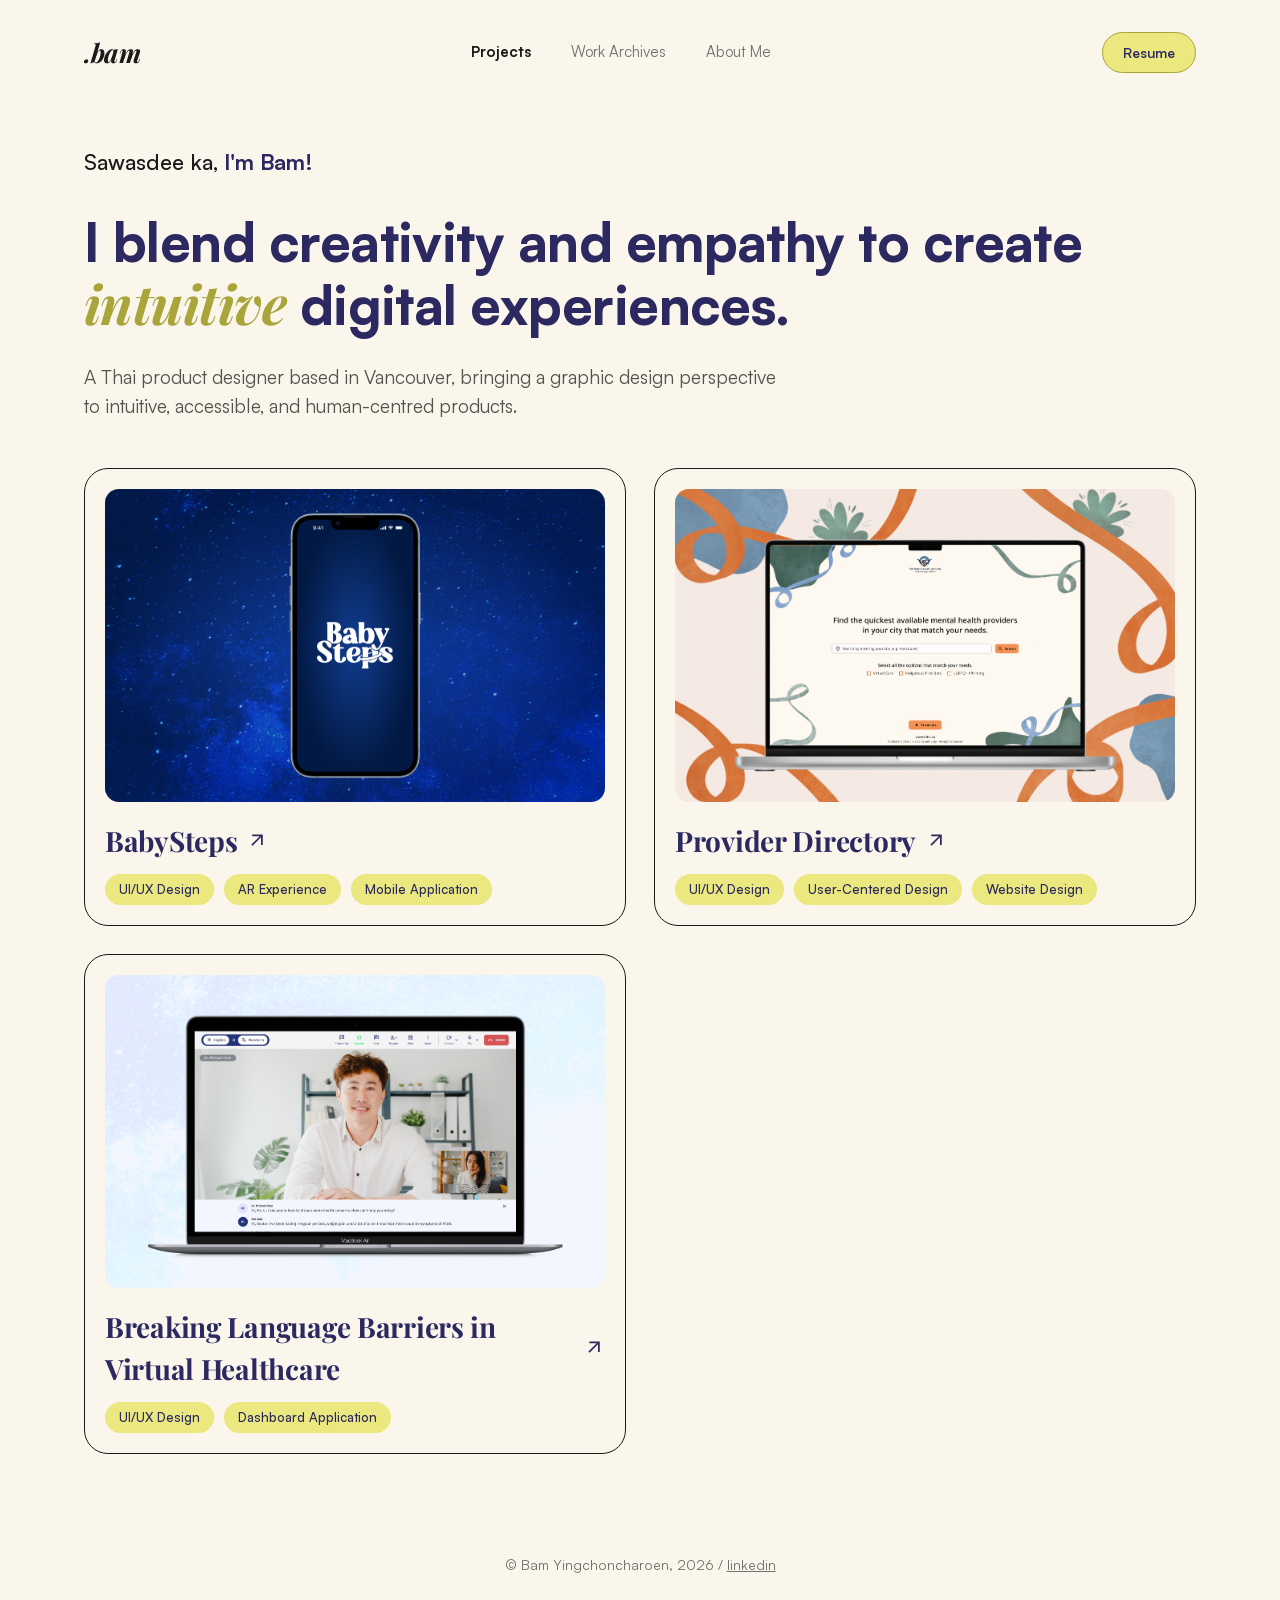
==== index.html @ f400f4c4 "Initial commit: portfolio site Static HTML/CSS/JS portfolio with homepage, three case-study pages (B" ====
<!DOCTYPE html>
<html lang="en">
<head>
<meta charset="UTF-8" />
<meta name="viewport" content="width=device-width, initial-scale=1.0" />
<title>.bam — Product Designer</title>
<meta name="description" content="Bam Yingchoncharoen — Product Designer. Case studies in UI/UX, AR experience, and user-centered design." />
<link rel="stylesheet" href="styles.css" />
</head>
<body>

<nav class="site-nav">
  <a class="logo" href="index.html">.bam</a>
  <ul class="nav-links">
    <li><a href="index.html" class="active">Projects</a></li>
    <li><a href="archives.html">Work Archives</a></li>
    <li><a href="about.html">About Me</a></li>
  </ul>
  <a class="btn-pill btn-pill--accent" href="#" target="_blank" rel="noopener">Resume</a>
</nav>

<header class="hero">
  <p class="hero-greeting">Sawasdee ka, <b>I'm Bam!</b></p>
  <h1 class="hero-headline">I blend creativity and empathy to create <span class="rotator-text" data-words='["intuitive","meaningful","accessible","engaging"]'></span> digital experiences.</h1>
  <p class="hero-sub">A Thai product designer based in Vancouver, bringing a graphic design perspective to intuitive, accessible, and human-centred products.</p>
</header>

<section class="project-grid" aria-label="Projects">
  <a class="project-card" href="babysteps.html">
    <div class="project-visual">
      <img src="assets/babysteps-hero.png" alt="BabySteps app splash screen on a starry night sky background" loading="lazy" />
    </div>
    <div class="project-main">
      <span class="project-title">BabySteps <svg class="arrow" viewBox="0 -960 960 960" fill="currentColor" aria-hidden="true"><path d="m256-240-56-56 384-384H240v-80h480v480h-80v-344L256-240Z"/></svg></span>
      <div class="project-tags">
        <span class="tag">UI/UX Design</span>
        <span class="tag">AR Experience</span>
        <span class="tag">Mobile Application</span>
      </div>
    </div>
  </a>

  <a class="project-card" href="provider-directory.html">
    <div class="project-visual">
      <img src="assets/provider-directory-hero.png" alt="FNHA provider directory landing page on a laptop" loading="lazy" />
    </div>
    <div class="project-main">
      <span class="project-title">Provider Directory <svg class="arrow" viewBox="0 -960 960 960" fill="currentColor" aria-hidden="true"><path d="m256-240-56-56 384-384H240v-80h480v480h-80v-344L256-240Z"/></svg></span>
      <div class="project-tags">
        <span class="tag">UI/UX Design</span>
        <span class="tag">User-Centered Design</span>
        <span class="tag">Website Design</span>
      </div>
    </div>
  </a>

  <a class="project-card" href="virtual-healthcare.html">
    <div class="project-visual">
      <img src="assets/virtual-healthcare-hero.png" alt="Virtual healthcare video consultation with live translation on a laptop" loading="lazy" />
    </div>
    <div class="project-main">
      <span class="project-title">Breaking Language Barriers in Virtual Healthcare <svg class="arrow" viewBox="0 -960 960 960" fill="currentColor" aria-hidden="true"><path d="m256-240-56-56 384-384H240v-80h480v480h-80v-344L256-240Z"/></svg></span>
      <div class="project-tags">
        <span class="tag">UI/UX Design</span>
        <span class="tag">Dashboard Application</span>
      </div>
    </div>
  </a>
</section>

<footer class="site-footer-center">
  © Bam Yingchoncharoen, 2026 / <a href="https://www.linkedin.com/in/bam-yingchoncharoen/" target="_blank" rel="noopener">linkedin</a>
</footer>

<script src="script.js"></script>
</body>
</html>
---- styles.css ----
/* ============================================
   .bam portfolio — shared styles
   Design system matched to Figma (HopVddqF7Ah0hUyoKYXJ9J)
   ============================================ */

@font-face {
  font-family: "Satoshi";
  src: url("assets/fonts/Satoshi-Variable.woff2") format("woff2");
  font-weight: 300 900;
  font-style: normal;
  font-display: swap;
}

@font-face {
  font-family: "Satoshi";
  src: url("assets/fonts/Satoshi-VariableItalic.woff2") format("woff2");
  font-weight: 300 900;
  font-style: italic;
  font-display: swap;
}

@font-face {
  font-family: "Playfair Display";
  src: url("assets/fonts/PlayfairDisplay-Variable.ttf") format("truetype");
  font-weight: 400 900;
  font-style: normal;
  font-display: swap;
}

@font-face {
  font-family: "Playfair Display";
  src: url("assets/fonts/PlayfairDisplay-Italic-Variable.ttf") format("truetype");
  font-weight: 400 900;
  font-style: italic;
  font-display: swap;
}

:root {
  --bg: #faf6ec;
  --ink: #1a1a1a;
  --ink-soft: #55534d;
  --indigo: #2c2860;
  --indigo-soft: #4a4590;
  --olive: #a9a53a;
  --yellow: #eae87f;
  --yellow-soft: #f0efb0;
  --line: #d8d4c4;
  --line-strong: #2c2860;
  --placeholder: #d9d8d3;
  --placeholder-dark: #1c1c1c;
  --radius-lg: 24px;
  --radius-md: 14px;
  --radius-sm: 8px;
  --radius-pill: 999px;
  --maxw: 1240px;
  --gutter: clamp(24px, 5vw, 96px);
  --serif: "Playfair Display", Georgia, serif;
  --sans: "Satoshi", -apple-system, BlinkMacSystemFont, "Segoe UI", sans-serif;
}

* {
  box-sizing: border-box;
}

body {
  margin: 0;
  background: var(--bg);
  color: var(--ink);
  font-family: var(--sans);
  font-size: 16px;
  line-height: 1.5;
  -webkit-font-smoothing: antialiased;
}

a {
  color: inherit;
  text-decoration: none;
}

img {
  max-width: 100%;
  display: block;
}

ul {
  margin: 0;
  padding: 0;
}

.wrap {
  max-width: var(--maxw);
  margin: 0 auto;
  padding: 0 var(--gutter);
}

/* ---------- Nav ---------- */

.site-nav {
  display: flex;
  align-items: center;
  justify-content: space-between;
  padding: 32px var(--gutter) 0;
  max-width: var(--maxw);
  margin: 0 auto;
  gap: 24px;
}

.logo {
  font-family: var(--serif);
  font-style: italic;
  font-weight: 700;
  font-size: 26px;
  color: var(--ink);
  letter-spacing: -0.01em;
  flex-shrink: 0;
}

.nav-links {
  display: flex;
  gap: 40px;
  list-style: none;
  font-size: 15px;
  flex-wrap: wrap;
}

.nav-links a {
  opacity: 0.6;
  transition: opacity 0.15s ease;
}

.nav-links a:hover,
.nav-links a.active {
  opacity: 1;
  font-weight: 700;
}

.btn-pill {
  display: inline-flex;
  align-items: center;
  gap: 8px;
  padding: 9px 20px;
  border: 1.5px solid var(--ink);
  border-radius: var(--radius-pill);
  font-size: 14px;
  font-weight: 500;
  background: transparent;
  color: var(--ink);
  white-space: nowrap;
  transition: background 0.15s ease, color 0.15s ease;
}

.btn-pill:hover {
  background: var(--ink);
  color: var(--bg);
}

.btn-pill.btn-pill--filled {
  background: var(--indigo);
  color: #fff;
  border-color: var(--indigo);
}

.btn-pill.btn-pill--filled:hover {
  opacity: 0.88;
}

.btn-pill.btn-pill--accent {
  background: var(--yellow);
  border-color: var(--olive);
  color: var(--indigo);
  font-weight: 600;
}

.btn-pill.btn-pill--accent:hover {
  background: var(--yellow-soft);
  color: var(--indigo);
}

/* ---------- Tag pills ---------- */

.tag {
  display: inline-flex;
  align-items: center;
  padding: 6px 14px;
  background: var(--yellow);
  border-radius: var(--radius-pill);
  font-size: 13px;
  font-weight: 500;
  color: var(--indigo);
  white-space: nowrap;
}

/* ---------- Homepage hero ---------- */

.hero {
  padding: 72px var(--gutter) 48px;
  max-width: var(--maxw);
  margin: 0 auto;
}

.hero-greeting {
  margin: 0 0 32px;
  font-family: var(--sans);
  font-size: clamp(18px, 2vw, 22px);
  font-weight: 500;
  color: var(--ink);
}

.hero-greeting b {
  font-weight: 700;
  color: var(--indigo);
}

.hero-headline {
  margin: 0;
  font-family: var(--sans);
  font-weight: 800;
  font-size: clamp(32px, 5vw, 54px);
  line-height: 1.15;
  letter-spacing: -0.01em;
  color: var(--indigo);
}

.hero-sub {
  margin: 28px 0 0;
  font-family: var(--sans);
  font-size: clamp(16px, 1.6vw, 19px);
  line-height: 1.5;
  max-width: 54ch;
  color: var(--ink-soft);
}

/* ---------- Project grid (homepage) ---------- */

.project-grid {
  max-width: var(--maxw);
  margin: 0 auto 100px;
  padding: 0 var(--gutter);
  display: grid;
  grid-template-columns: 1fr 1fr;
  gap: 28px;
}

.project-card {
  border: 1.5px solid var(--ink);
  border-radius: var(--radius-lg);
  padding: 20px;
  display: flex;
  flex-direction: column;
  gap: 18px;
  color: var(--ink);
  transition: transform 0.15s ease, box-shadow 0.15s ease;
}

.project-card:hover {
  transform: translateY(-2px);
  box-shadow: 0 10px 28px rgba(44, 40, 96, 0.14);
}

.project-visual {
  border-radius: var(--radius-md);
  aspect-ratio: 16 / 10;
  position: relative;
  overflow: hidden;
  display: flex;
  align-items: center;
  justify-content: center;
}

.project-main {
  display: flex;
  flex-direction: column;
  gap: 12px;
}

.project-title {
  display: inline-flex;
  align-items: center;
  gap: 10px;
  font-family: var(--serif);
  font-size: clamp(22px, 2.6vw, 28px);
  font-weight: 700;
  letter-spacing: -0.01em;
  color: var(--indigo);
}

.project-title .arrow {
  width: 0.75em;
  height: 0.75em;
  flex-shrink: 0;
  transition: transform 0.18s ease;
}

.project-card:hover .project-title .arrow {
  transform: translate(3px, -3px);
}

.project-tags {
  display: flex;
  gap: 10px;
  flex-wrap: wrap;
}

/* --- homepage hero visuals (real project imagery) --- */

.project-visual {
  background: var(--placeholder);
}

.project-visual img {
  width: 100%;
  height: 100%;
  object-fit: cover;
  object-position: center;
}

/* ---------- Footer (homepage) ---------- */

.site-footer-center {
  text-align: center;
  padding: 0 var(--gutter) 64px;
  font-size: 14px;
  opacity: 0.6;
}

.site-footer-center a {
  text-decoration: underline;
}

/* ============================================
   Case study pages
   ============================================ */

.case-hero {
  max-width: var(--maxw);
  margin: 48px auto 0;
  padding: 0 var(--gutter);
  display: grid;
  grid-template-columns: 1fr 1fr;
  align-items: start;
  gap: 24px 48px;
}

.case-hero h1 {
  margin: 0;
  font-family: var(--serif);
  font-size: clamp(32px, 4.2vw, 54px);
  font-weight: 700;
  letter-spacing: -0.01em;
  line-height: 1.1;
  color: var(--indigo);
}

.case-hero .case-subtitle {
  font-family: var(--serif);
  font-size: clamp(18px, 2.2vw, 24px);
  font-weight: 400;
  line-height: 1.3;
  color: var(--ink);
  justify-self: end;
  text-align: left;
}

.rule {
  max-width: var(--maxw);
  margin: 36px auto;
  padding: 0 var(--gutter);
}

.rule::after {
  content: "";
  display: block;
  border-top: 1px solid var(--line);
}

.meta-grid {
  max-width: var(--maxw);
  margin: 0 auto;
  padding: 0 var(--gutter);
  display: grid;
  grid-template-columns: repeat(4, 1fr);
  gap: 24px;
}

.meta-item .meta-label {
  font-size: 13px;
  opacity: 0.55;
  margin-bottom: 8px;
}

.meta-item .meta-value {
  font-size: 15px;
  font-weight: 700;
  line-height: 1.4;
  color: var(--indigo);
}

.case-intro {
  max-width: var(--maxw);
  margin: 0 auto;
  padding: 0 var(--gutter);
  display: flex;
  flex-direction: column;
  gap: 20px;
  font-size: 17px;
  line-height: 1.65;
  max-width: 980px;
}

.case-intro p {
  margin: 0;
  max-width: 76ch;
}

.media-block {
  max-width: var(--maxw);
  margin: 44px auto;
  padding: 0 var(--gutter);
}

.placeholder-img {
  width: 100%;
  aspect-ratio: 16 / 9;
  background: var(--placeholder);
  border-radius: var(--radius-md);
}

.placeholder-img.short {
  aspect-ratio: 21 / 9;
}

.placeholder-img.dark {
  background: var(--placeholder-dark);
}

.media-photo {
  width: 100%;
  aspect-ratio: 2 / 1;
  border-radius: var(--radius-md);
  overflow: hidden;
}

.media-photo img {
  width: 100%;
  height: 100%;
  object-fit: cover;
  object-position: center;
}

.photo-row {
  display: grid;
  grid-template-columns: 1fr 1fr;
  gap: 16px;
}

.photo-row .media-photo {
  aspect-ratio: 4 / 3;
}

/* ---------- Body: sidebar + content ---------- */

.case-body {
  max-width: var(--maxw);
  margin: 0 auto;
  padding: 0 var(--gutter);
  display: grid;
  grid-template-columns: 170px 1fr;
  gap: 64px;
  align-items: start;
}

.case-sidebar {
  position: sticky;
  top: 40px;
}

.case-sidebar ul {
  list-style: none;
  display: flex;
  flex-direction: column;
  gap: 16px;
  font-size: 14px;
}

.case-sidebar a {
  display: inline-flex;
  align-items: center;
  gap: 8px;
  opacity: 0.5;
  transition: opacity 0.15s ease;
}

.case-sidebar a:hover {
  opacity: 0.85;
}

.case-sidebar a.active {
  opacity: 1;
  font-weight: 700;
  color: var(--indigo);
}

.case-sidebar a.active::after {
  content: "";
  width: 5px;
  height: 5px;
  border-radius: 50%;
  background: var(--olive);
  flex-shrink: 0;
}

.case-sections {
  display: flex;
  flex-direction: column;
  gap: 56px;
  min-width: 0;
  padding-bottom: 32px;
}

.case-section {
  scroll-margin-top: 40px;
  display: flex;
  flex-direction: column;
  gap: 24px;
}

.content-rule {
  border: none;
  border-top: 1px solid var(--line);
  width: 100%;
  margin: 0;
}

.section-label {
  font-size: 13px;
  font-weight: 700;
  text-transform: uppercase;
  letter-spacing: 0.07em;
  color: var(--olive);
}

.case-section h2 {
  margin: 0;
  font-family: var(--serif);
  font-size: clamp(24px, 3vw, 32px);
  font-weight: 700;
  letter-spacing: -0.01em;
  color: var(--indigo);
}

.case-section p {
  margin: 0;
  font-size: 16px;
  line-height: 1.7;
  max-width: 72ch;
}

.pull-quote {
  margin: 4px 0;
  font-family: var(--serif);
  font-style: italic;
  font-size: clamp(18px, 2.2vw, 22px);
  font-weight: 700;
  line-height: 1.45;
  max-width: 50ch;
  color: var(--indigo);
}

/* Approach grid */

.approach-grid {
  display: grid;
  grid-template-columns: 1fr 1fr;
  gap: 20px;
}

.approach-grid--thirds {
  grid-template-columns: repeat(3, 1fr);
}

.approach-card {
  border: 1.5px solid var(--line);
  border-radius: var(--radius-md);
  padding: 26px;
  display: flex;
  flex-direction: column;
  gap: 12px;
}

.approach-card .approach-num {
  font-size: 13px;
  font-weight: 700;
  color: var(--olive);
}

.approach-card h3 {
  margin: 0;
  font-family: var(--serif);
  font-size: 18px;
  font-weight: 700;
  color: var(--indigo);
}

.approach-card p {
  margin: 0;
  font-size: 14.5px;
  line-height: 1.65;
  opacity: 0.85;
}

.approach-card h4 {
  margin: 0 0 4px;
  font-size: 12.5px;
  font-weight: 700;
  text-transform: uppercase;
  letter-spacing: 0.04em;
  opacity: 0.5;
}

/* Callout box (research insights / stats) */

.callout-box {
  border: 1.5px solid var(--line);
  border-radius: var(--radius-md);
  padding: 28px;
  display: flex;
  flex-direction: column;
  gap: 14px;
}

.callout-box .callout-label {
  font-weight: 700;
  color: var(--olive);
  font-size: 16px;
}

.callout-box ul {
  display: flex;
  flex-direction: column;
  gap: 10px;
  padding-left: 20px;
}

.callout-box li {
  list-style: decimal;
  font-size: 15px;
  line-height: 1.6;
}

/* Decision intro */

.decision-intro {
  display: flex;
  flex-direction: column;
  gap: 20px;
}

/* Feature blocks — two columns, text left / media right */

.feature-block {
  border: 1.5px solid var(--line);
  border-radius: var(--radius-md);
  overflow: hidden;
  display: grid;
  grid-template-columns: 1fr 1fr;
  align-items: stretch;
}

.feature-block--stacked {
  grid-template-columns: 1fr;
  padding: 28px;
  gap: 20px;
}

.feature-block--stacked .feature-eyebrow {
  font-size: 13px;
  font-weight: 700;
  color: var(--olive);
  text-transform: uppercase;
  letter-spacing: 0.04em;
}

.feature-block--stacked .feature-visual {
  border-radius: var(--radius-sm);
  min-height: 280px;
}

.feature-block--stacked .feature-copy {
  padding: 0;
}

.feature-copy {
  padding: 32px;
  display: flex;
  flex-direction: column;
  gap: 18px;
}

.feature-copy .approach-num {
  font-size: 13px;
  font-weight: 700;
  color: var(--olive);
}

.feature-copy h3 {
  margin: 0;
  font-family: var(--serif);
  font-size: 22px;
  font-weight: 700;
  color: var(--indigo);
}

.feature-copy h4 {
  margin: 0 0 6px;
  font-size: 13px;
  font-weight: 700;
  text-transform: uppercase;
  letter-spacing: 0.04em;
  opacity: 0.5;
}

.feature-copy p {
  margin: 0;
  font-size: 14.5px;
  line-height: 1.65;
}

.feature-copy ul {
  display: flex;
  flex-direction: column;
  gap: 8px;
  padding-left: 18px;
  font-size: 14.5px;
  line-height: 1.6;
}

.feature-copy li {
  list-style: disc;
}

.feature-visual {
  background: var(--placeholder-dark);
  min-height: 320px;
}

/* Testimonial */

.testimonial-block {
  border-left: 3px solid var(--indigo);
  padding-left: 28px;
  display: flex;
  flex-direction: column;
  gap: 16px;
}

.testimonial-block blockquote {
  margin: 0;
  font-family: var(--serif);
  font-size: clamp(19px, 2.4vw, 24px);
  font-weight: 600;
  line-height: 1.5;
  font-style: italic;
  color: var(--indigo);
}

.testimonial-block cite {
  font-style: normal;
  font-size: 14px;
  opacity: 0.6;
}

/* Reflection */

.reflection-list {
  display: flex;
  flex-direction: column;
  gap: 16px;
}

.reflection-list li {
  list-style: none;
  padding-left: 28px;
  position: relative;
  font-size: 16px;
  line-height: 1.7;
  max-width: 72ch;
}

.reflection-list li::before {
  content: "—";
  position: absolute;
  left: 0;
  color: var(--olive);
}

/* ---------- More case studies ---------- */

.more-heading {
  text-align: center;
  font-family: var(--serif);
  font-size: 22px;
  font-weight: 700;
  color: var(--indigo);
}

.more-grid {
  display: grid;
  grid-template-columns: 1fr 1fr;
  gap: 24px;
  margin-top: 28px;
}

.more-grid--single {
  grid-template-columns: 1fr;
  max-width: 420px;
  margin-left: auto;
  margin-right: auto;
}

.more-card-num {
  font-size: 13px;
  font-weight: 700;
  text-transform: uppercase;
  letter-spacing: 0.05em;
  color: var(--olive);
}

.more-card {
  border: 1.5px solid var(--line);
  border-radius: var(--radius-md);
  padding: 28px;
  display: flex;
  flex-direction: column;
  gap: 8px;
  min-height: 140px;
  justify-content: space-between;
  transition: border-color 0.18s ease, transform 0.15s ease;
}

.more-card:hover {
  border-color: var(--indigo);
  transform: translateY(-2px);
}

.more-card .more-title {
  font-family: var(--serif);
  font-size: 19px;
  font-weight: 700;
  color: var(--indigo);
  display: inline-flex;
  align-items: center;
  gap: 8px;
}

.more-card .more-title .arrow {
  width: 16px;
  height: 16px;
  flex-shrink: 0;
}

.more-card .more-desc {
  font-size: 14px;
  opacity: 0.7;
}

/* ---------- Contact footer ---------- */

.contact-footer {
  max-width: var(--maxw);
  margin: 0 auto;
  padding: 56px var(--gutter) 80px;
  display: flex;
  flex-direction: column;
  gap: 6px;
}

.contact-footer .contact-label {
  font-family: var(--serif);
  font-size: 18px;
  font-weight: 700;
  color: var(--indigo);
}

.contact-footer a {
  font-size: 16px;
  text-decoration: underline;
  width: fit-content;
}

/* ---------- About page ---------- */

.about-hero {
  max-width: var(--maxw);
  margin: 0 auto;
  padding: 56px var(--gutter) 0;
  display: grid;
  grid-template-columns: 1.1fr 0.9fr;
  gap: 64px;
  align-items: start;
}

.about-intro h1 {
  margin: 0 0 24px;
  font-family: var(--sans);
  font-weight: 800;
  font-size: clamp(36px, 5.5vw, 54px);
  line-height: 1.1;
  letter-spacing: -0.01em;
  color: var(--indigo);
}

.about-intro p {
  font-size: 16px;
  line-height: 1.7;
  max-width: 56ch;
  margin: 0 0 20px;
}

.about-buttons {
  display: flex;
  gap: 12px;
  margin-top: 8px;
}

.competencies {
  margin-top: 83px;
}

.competencies h2 {
  margin: 0 0 20px;
  font-family: var(--serif);
  font-size: 24px;
  font-weight: 700;
  color: var(--indigo);
}

.competency-card {
  border: 1.5px solid var(--line);
  border-radius: var(--radius-md);
  padding: 20px 22px;
  margin-bottom: 16px;
}

.competency-card h3 {
  margin: 0 0 8px;
  font-family: var(--sans);
  font-size: 17px;
  font-weight: 700;
  color: var(--olive);
}

.competency-card p {
  margin: 0;
  font-size: 14.5px;
  line-height: 1.6;
  color: var(--ink-soft);
}

.life-section {
  max-width: var(--maxw);
  margin: 72px auto 100px;
  padding: 0 var(--gutter);
}

.life-section h2 {
  font-family: var(--serif);
  font-size: 26px;
  font-weight: 700;
  margin: 0 0 24px;
  color: var(--ink);
}

.life-photo {
  aspect-ratio: 16 / 9;
  background: var(--placeholder);
  border-radius: var(--radius-md);
  display: flex;
  align-items: center;
  justify-content: center;
}

.life-photo-label {
  font-family: var(--sans);
  font-size: 15px;
  font-weight: 700;
  text-transform: uppercase;
  letter-spacing: 0.08em;
  color: var(--ink-soft);
}

/* ---------- Archives page ---------- */

.archives-hero {
  max-width: var(--maxw);
  margin: 0 auto;
  padding: 56px var(--gutter) 40px;
}

.archives-hero h1 {
  margin: 0;
  font-family: var(--serif);
  font-size: clamp(36px, 6vw, 56px);
  font-weight: 400;
  color: var(--ink);
}

.archives-hero h1 b {
  font-weight: 800;
  font-style: italic;
}

.archives-grid {
  max-width: var(--maxw);
  margin: 0 auto 100px;
  padding: 0 var(--gutter);
  display: grid;
  grid-template-columns: repeat(4, 1fr);
  gap: 20px;
}

.archive-card {
  clip-path: polygon(0% 11%, 34% 11%, 42% 0%, 100% 0%, 100% 100%, 0% 100%);
  padding: 28px 20px 20px;
  min-height: 210px;
  display: flex;
  flex-direction: column;
  justify-content: space-between;
  transition: transform 0.18s ease;
}

.archive-card:hover {
  transform: translateY(-3px);
}

.archive-card.navy {
  background: var(--indigo);
  color: var(--yellow);
}

.archive-card.cream {
  background: var(--yellow-soft);
  color: var(--indigo);
}

.archive-card .archive-num {
  align-self: flex-end;
  font-family: var(--serif);
  font-weight: 700;
  font-size: 18px;
}

.archive-card .archive-title {
  font-weight: 700;
  font-size: 16px;
  margin-bottom: 4px;
}

.archive-card .archive-desc {
  font-size: 12.5px;
  opacity: 0.85;
}

/* ---------- Rotating headline word (homepage) ---------- */

.rotator-text {
  display: inline-block;
  font-family: var(--serif);
  font-style: italic;
  font-weight: 700;
  letter-spacing: -0.01em;
  color: var(--olive);
}

.rotator-word {
  display: inline-block;
  opacity: 0;
  transform: translateY(10px);
  transition: opacity 0.4s ease, transform 0.4s ease;
}

.rotator-word.is-visible {
  opacity: 1;
  transform: translateY(0);
}

/* ---------- Lightbox (images & videos) ---------- */

.lightbox-trigger {
  cursor: zoom-in;
}

.lightbox-overlay {
  position: fixed;
  inset: 0;
  background: rgba(10, 9, 20, 0.88);
  display: none;
  align-items: center;
  justify-content: center;
  padding: 40px;
  z-index: 1000;
}

.lightbox-overlay.is-open {
  display: flex;
}

.lightbox-overlay .lightbox-content {
  max-width: min(92vw, 1100px);
  max-height: 88vh;
  display: flex;
}

.lightbox-overlay img,
.lightbox-overlay video {
  max-width: 100%;
  max-height: 88vh;
  border-radius: var(--radius-sm);
  display: block;
  object-fit: contain;
}

.lightbox-close {
  display: none;
  position: fixed;
  top: 24px;
  right: 32px;
  width: 44px;
  height: 44px;
  border-radius: 50%;
  border: 1.5px solid rgba(255, 255, 255, 0.4);
  background: rgba(255, 255, 255, 0.08);
  color: #fff;
  font-size: 20px;
  line-height: 1;
  cursor: pointer;
}

.lightbox-close:hover {
  background: rgba(255, 255, 255, 0.18);
}

/* ---------- Video blocks ---------- */

.media-video {
  width: 100%;
  border-radius: var(--radius-md);
  overflow: hidden;
  background: var(--placeholder-dark);
}

.media-video video {
  width: 100%;
  height: 100%;
  display: block;
  object-fit: cover;
  cursor: zoom-in;
}

.feature-visual.has-video {
  position: relative;
  padding: 0;
}

.feature-visual video {
  width: 100%;
  height: 100%;
  min-height: 320px;
  object-fit: cover;
  display: block;
  cursor: zoom-in;
}

.video-row {
  display: grid;
  grid-template-columns: 1fr 1fr;
  gap: 16px;
}

.video-row .media-video {
  aspect-ratio: 9 / 16;
}

.video-row .media-video video {
  object-fit: cover;
}

/* ---------- Phone mockup (device frame around a video) ---------- */

.phone-mockup-row {
  display: flex;
  gap: 28px;
  justify-content: center;
  flex-wrap: wrap;
  padding-top: 8px;
}

.phone-mockup {
  position: relative;
  width: 240px;
  aspect-ratio: 9 / 19.5;
  background: #0a0a0a;
  border: 10px solid #0a0a0a;
  border-radius: 40px;
  overflow: hidden;
  box-shadow: 0 16px 36px rgba(20, 18, 50, 0.18);
  flex-shrink: 0;
}

.phone-mockup::before {
  content: "";
  position: absolute;
  top: 0;
  left: 50%;
  transform: translateX(-50%);
  width: 46%;
  height: 22px;
  background: #0a0a0a;
  border-radius: 0 0 14px 14px;
  z-index: 2;
}

.phone-mockup video {
  width: 100%;
  height: 100%;
  object-fit: cover;
  display: block;
  cursor: zoom-in;
  border-radius: 30px;
}

/* ---------- Flow toggle (tabs that swap an image/video) ---------- */

.flow-toggle {
  display: flex;
  flex-direction: column;
  gap: 18px;
}

.flow-toggle-buttons {
  display: flex;
  gap: 10px;
  flex-wrap: wrap;
}

.flow-toggle-buttons button {
  font-family: var(--sans);
  font-size: 14px;
  font-weight: 600;
  padding: 10px 18px;
  border-radius: var(--radius-pill);
  border: 1.5px solid var(--indigo);
  background: transparent;
  color: var(--indigo);
  cursor: pointer;
  transition: background 0.15s ease, color 0.15s ease;
}

.flow-toggle-buttons button.is-active {
  background: var(--indigo);
  color: #fff;
}

.flow-toggle-panel {
  display: none;
}

.flow-toggle-panel.is-active {
  display: block;
}

/* ---------- Carousel ---------- */

.carousel {
  display: flex;
  flex-direction: column;
  gap: 16px;
}

.carousel-viewport {
  position: relative;
  width: 100%;
  aspect-ratio: 16 / 10;
  border-radius: var(--radius-md);
  overflow: hidden;
  background: var(--placeholder);
}

.carousel-track {
  display: flex;
  width: 100%;
  height: 100%;
  transition: transform 0.35s ease;
}

.carousel-track img {
  width: 100%;
  height: 100%;
  object-fit: contain;
  background: #fff;
  flex-shrink: 0;
  cursor: zoom-in;
}

.carousel-controls {
  display: flex;
  align-items: center;
  justify-content: center;
  gap: 16px;
}

.carousel-controls button {
  width: 36px;
  height: 36px;
  border-radius: 50%;
  border: 1.5px solid var(--indigo);
  background: transparent;
  color: var(--indigo);
  font-size: 16px;
  cursor: pointer;
}

.carousel-controls button:hover {
  background: var(--indigo);
  color: #fff;
}

.carousel-dots {
  display: flex;
  gap: 7px;
}

.carousel-dots span {
  width: 7px;
  height: 7px;
  border-radius: 50%;
  background: var(--line);
}

.carousel-dots span.is-active {
  background: var(--indigo);
}

/* ---------- Responsive ---------- */

@media (max-width: 900px) {
  .project-grid {
    grid-template-columns: 1fr;
  }

  .feature-block {
    grid-template-columns: 1fr;
  }

  .feature-visual {
    min-height: 240px;
  }

  .case-body {
    grid-template-columns: 1fr;
  }

  .case-sidebar {
    position: static;
  }

  .case-sidebar ul {
    flex-direction: row;
    flex-wrap: wrap;
    gap: 20px;
  }

  .meta-grid {
    grid-template-columns: 1fr 1fr;
    row-gap: 28px;
  }

  .approach-grid {
    grid-template-columns: 1fr;
  }

  .more-grid {
    grid-template-columns: 1fr;
  }

  .about-hero {
    grid-template-columns: 1fr;
  }

  .archives-grid {
    grid-template-columns: 1fr 1fr;
  }
}

@media (max-width: 640px) {
  .site-nav {
    flex-wrap: wrap;
  }

  .nav-links {
    order: 3;
    width: 100%;
    gap: 24px;
  }

  .case-hero {
    grid-template-columns: 1fr;
  }

  .case-hero .case-subtitle {
    justify-self: start;
  }

  .meta-grid {
    grid-template-columns: 1fr;
  }

  .archives-grid {
    grid-template-columns: 1fr;
  }

  .photo-row {
    grid-template-columns: 1fr;
  }

  .video-row {
    grid-template-columns: 1fr;
  }

  .about-buttons {
    flex-wrap: wrap;
  }
}
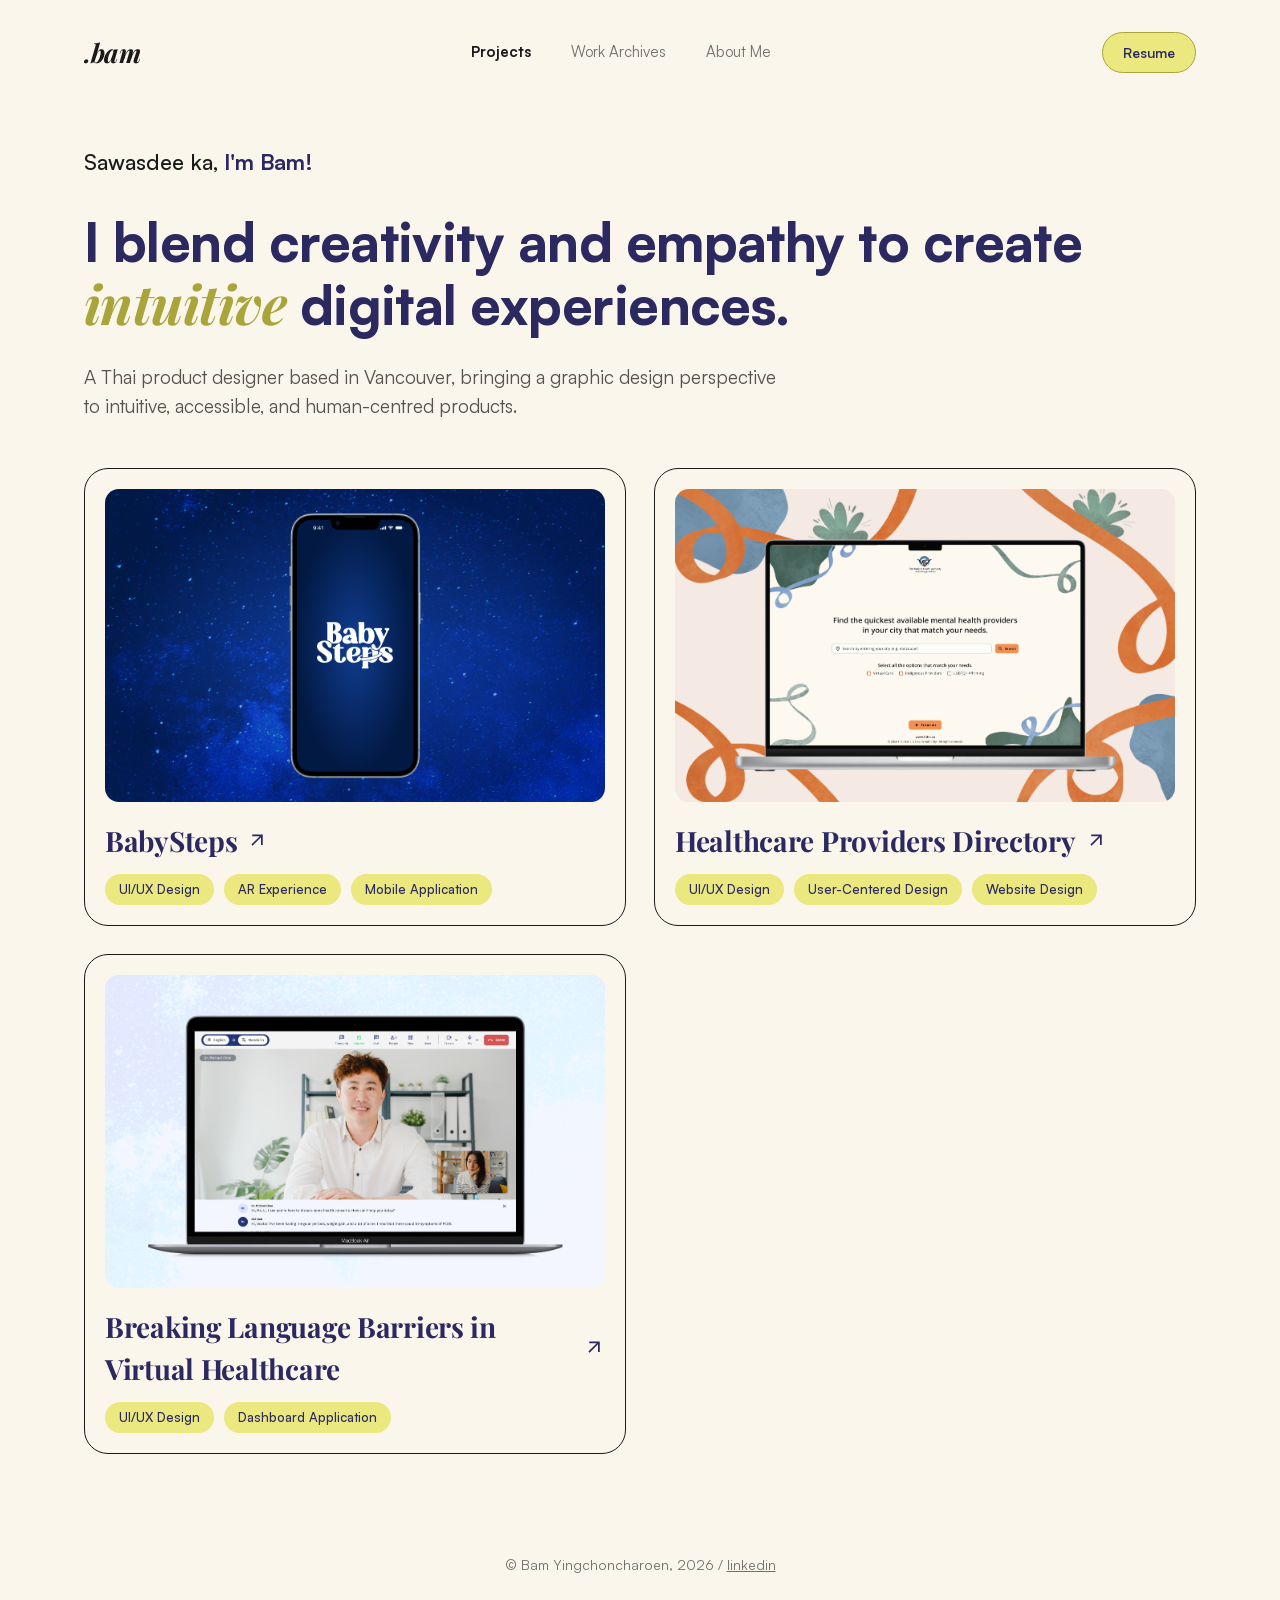
==== commit 56b88069: "Rename Provider Directory to Healthcare Providers Directory Co-Authored-By: Claude Sonnet 5 <noreply" ====
--- a/index.html
+++ b/index.html
@@ -16,7 +16,12 @@
     <li><a href="archives.html">Work Archives</a></li>
     <li><a href="about.html">About Me</a></li>
   </ul>
-  <a class="btn-pill btn-pill--accent" href="#" target="_blank" rel="noopener">Resume</a>
+  <div class="nav-right">
+    <a class="btn-pill btn-pill--accent" href="assets/resume.pdf" target="_blank" rel="noopener">Resume</a>
+    <button class="nav-toggle" type="button" aria-label="Toggle menu" aria-expanded="false">
+      <span></span><span></span><span></span>
+    </button>
+  </div>
 </nav>
 
 <header class="hero">
@@ -45,7 +50,7 @@
       <img src="assets/provider-directory-hero.png" alt="FNHA provider directory landing page on a laptop" loading="lazy" />
     </div>
     <div class="project-main">
-      <span class="project-title">Provider Directory <svg class="arrow" viewBox="0 -960 960 960" fill="currentColor" aria-hidden="true"><path d="m256-240-56-56 384-384H240v-80h480v480h-80v-344L256-240Z"/></svg></span>
+      <span class="project-title">Healthcare Providers Directory <svg class="arrow" viewBox="0 -960 960 960" fill="currentColor" aria-hidden="true"><path d="m256-240-56-56 384-384H240v-80h480v480h-80v-344L256-240Z"/></svg></span>
       <div class="project-tags">
         <span class="tag">UI/UX Design</span>
         <span class="tag">User-Centered Design</span>
--- a/styles.css
+++ b/styles.css
@@ -134,6 +134,47 @@
   font-weight: 700;
 }
 
+.nav-right {
+  display: flex;
+  align-items: center;
+  gap: 16px;
+}
+
+.nav-toggle {
+  display: none;
+  flex-direction: column;
+  justify-content: center;
+  gap: 5px;
+  width: 36px;
+  height: 36px;
+  padding: 0;
+  border: none;
+  background: transparent;
+  cursor: pointer;
+  flex-shrink: 0;
+}
+
+.nav-toggle span {
+  display: block;
+  width: 100%;
+  height: 2px;
+  background: var(--ink);
+  border-radius: 2px;
+  transition: transform 0.25s ease, opacity 0.25s ease;
+}
+
+.nav-toggle[aria-expanded="true"] span:nth-child(1) {
+  transform: translateY(7px) rotate(45deg);
+}
+
+.nav-toggle[aria-expanded="true"] span:nth-child(2) {
+  opacity: 0;
+}
+
+.nav-toggle[aria-expanded="true"] span:nth-child(3) {
+  transform: translateY(-7px) rotate(-45deg);
+}
+
 .btn-pill {
   display: inline-flex;
   align-items: center;
@@ -1394,12 +1435,24 @@
 @media (max-width: 640px) {
   .site-nav {
     flex-wrap: wrap;
+    row-gap: 12px;
+  }
+
+  .nav-toggle {
+    display: flex;
   }
 
   .nav-links {
     order: 3;
     width: 100%;
-    gap: 24px;
+    display: none;
+    flex-direction: column;
+    gap: 18px;
+    padding-top: 4px;
+  }
+
+  .nav-links.is-open {
+    display: flex;
   }
 
   .case-hero {
